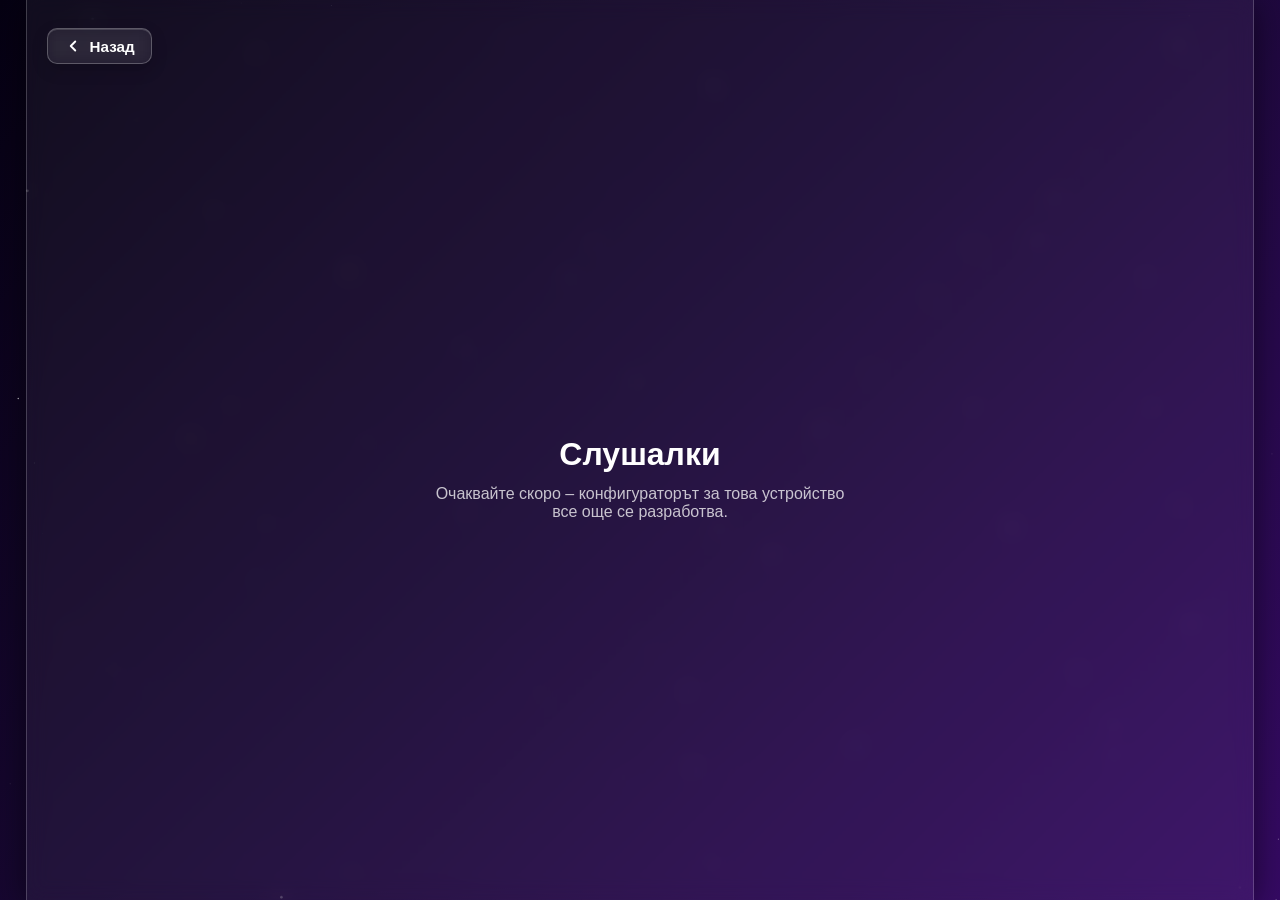
==== headphones.html @ ef0d71f7 "Fix broken links, star background resize and device detection feedback - Rename homepage.html to ind" ====
<!DOCTYPE html>
<html lang="bg">
  <head>
    <meta charset="UTF-8" />
    <meta name="viewport" content="width=device-width, initial-scale=1.0" />
    <title>Конфигуратор - Слушалки</title>
    <link rel="stylesheet" href="style.css" />
  </head>
  <body>
    <canvas id="space-background"></canvas>

    <main class="app glass-panel">
      <header class="app-header">
        <a href="index.html" class="back-button">
          <svg viewBox="0 0 24 24" class="back-icon" aria-hidden="true">
            <polyline points="15 18 9 12 15 6"></polyline>
          </svg>
          Назад
        </a>
      </header>

      <section class="coming-soon">
        <h1 class="coming-soon__title">Слушалки</h1>
        <p class="coming-soon__text">Очаквайте скоро – конфигураторът за това устройство все още се разработва.</p>
      </section>
    </main>

    <script src="script.js"></script>
  </body>
</html>
---- style.css ----
:root {
  --key-bg-color: #f4f4f4;
  --key-active-color: #e4e9ef;
}

*,
*::before,
*::after {
  box-sizing: border-box;
  margin: 0;
  padding: 0;
}

html,
body {
  height: 100%;
}

body {
  position: relative;
  display: flex;
  justify-content: center;
  align-items: stretch;
  background: transparent;
  color: #000000;
  font-family: Arial, Helvetica, sans-serif;
  overflow-x: hidden;
}

#space-background {
  position: fixed;
  top: 0;
  left: 0;
  width: 100vw;
  height: 100vh;
  z-index: -1;
  background: linear-gradient(135deg, #050112 0%, #1a0836 50%, #350a63 100%);
}

.app {
  width: min(860px, 94vw);
  min-height: 100%;
  display: flex;
  flex-direction: column;
  align-items: center;
  justify-content: flex-start;
  padding: 28px 20px 36px;
  gap: 28px;
}

.app--120 {
  width: min(1260px, 96vw);
}

.app--100 {
  width: min(1120px, 96vw);
}

.glass-panel {
  background: rgba(255, 255, 255, 0.05);
  backdrop-filter: blur(10px);
  -webkit-backdrop-filter: blur(10px);
  border-left: 1px solid rgba(255, 255, 255, 0.2);
  border-right: 1px solid rgba(255, 255, 255, 0.2);
  box-shadow: 0 4px 30px rgba(0, 0, 0, 0.5);
}

.homepage.app {
  width: min(860px, 94vw);
  min-height: 100vh;
  justify-content: center;
  padding: 40px 20px;
}

.app-header {
  width: 100%;
  display: flex;
  justify-content: flex-start;
}

.back-button {
  display: flex;
  align-items: center;
  gap: 8px;
  padding: 8px 16px;
  background: rgba(255, 255, 255, 0.06);
  border: 1px solid rgba(255, 255, 255, 0.25);
  border-radius: 10px;
  color: #ffffff;
  text-decoration: none;
  font-weight: bold;
  font-size: 0.95rem;
  box-shadow: inset 0 1px 0 rgba(255, 255, 255, 0.15), 0 6px 16px rgba(0, 0, 0, 0.18);
  backdrop-filter: blur(8px);
  -webkit-backdrop-filter: blur(8px);
  transition: background-color 0.2s ease, border-color 0.2s ease, transform 0.1s ease;
}

.back-button:hover {
  background: rgba(255, 255, 255, 0.1);
  border-color: rgba(255, 255, 255, 0.4);
}

.back-button:active {
  transform: translateY(1px);
}

.back-icon {
  width: 18px;
  height: 18px;
  stroke: currentColor;
  stroke-width: 2.5;
  stroke-linecap: round;
  stroke-linejoin: round;
  fill: none;
}

.connected-devices-btn {
  width: 100%;
  padding: 14px 24px;
  background: rgba(255, 255, 255, 0.06);
  border: 1px solid rgba(255, 255, 255, 0.25);
  color: #ffffff;
  border-radius: 10px;
  font-size: 1.05rem;
  font-weight: bold;
  cursor: pointer;
  box-shadow: inset 0 1px 0 rgba(255, 255, 255, 0.15), 0 8px 20px rgba(0, 0, 0, 0.22);
  backdrop-filter: blur(8px);
  -webkit-backdrop-filter: blur(8px);
  transition: background-color 0.2s ease, border-color 0.2s ease, transform 0.1s ease;
}

.connected-devices-btn:hover,
.connected-devices-btn:focus-visible {
  background: rgba(255, 255, 255, 0.1);
  border-color: rgba(255, 255, 255, 0.4);
}

.connected-devices-btn:active {
  transform: translateY(1px);
}

.layout-switcher {
  position: relative;
  width: 100%;
}

.layout-options {
  position: absolute;
  top: calc(100% + 6px);
  left: 0;
  z-index: 2;
  display: none;
  flex-direction: column;
  width: 100%;
  padding: 6px;
  background: #2a2e35;
  border: 1px solid rgba(255, 255, 255, 0.25);
  border-radius: 8px;
  box-shadow: 0 8px 20px rgba(0, 0, 0, 0.35);
}

.layout-switcher.is-open .layout-options {
  display: flex;
}

.layout-option {
  padding: 10px 14px;
  border-radius: 5px;
  color: #ffffff;
  text-decoration: none;
}

.layout-option:hover,
.layout-option:focus-visible,
.layout-option.active {
  background: rgba(255, 255, 255, 0.14);
}

.device-preview {
  width: 100%;
  display: flex;
  justify-content: center;
  align-items: center;
}

.device-display-area {
  width: 100%;
  padding: 24px;
  display: flex;
  justify-content: center;
  align-items: center;
}

.device-cards {
  display: flex;
  justify-content: center;
  align-items: center;
  flex-wrap: wrap;
  gap: 24px;
  width: 100%;
}

.device-card {
  display: flex;
  flex-direction: column;
  justify-content: center;
  align-items: center;
  width: 170px;
  height: 170px;
  background: #b8d4f0;
  border: 2px solid #000000;
  border-radius: 12px;
  color: #000000;
  text-decoration: none;
  font-size: 1.1rem;
  font-weight: bold;
  box-shadow: 0 4px 0 #000000;
  transition: transform 0.1s ease, box-shadow 0.1s ease, background 0.2s;
}

.device-card:hover {
  background: #a6c8ea;
}

.device-card:active {
  transform: translateY(4px);
  box-shadow: 0 0 0 #000000;
}

.device-icon {
  width: 54px;
  height: 54px;
  margin-bottom: 16px;
  stroke: currentColor;
  stroke-width: 2;
  stroke-linecap: round;
  stroke-linejoin: round;
  fill: none;
}

.keyboard {
  width: 100%;
  max-width: 780px;
  display: flex;
  flex-direction: column;
  gap: 6px;
  padding: 14px;
  background: #2a2e35;
  border: 2px solid #000000;
  border-radius: 10px;
  box-shadow: inset 0 1px 0 rgba(255, 255, 255, 0.12), 0 10px 20px rgba(0, 0, 0, 0.5);
}

.keyboard--120 {
  max-width: 1220px;
  flex-direction: row;
  align-items: stretch;
  gap: 8px;
}

.keyboard--60 {
  max-width: 640px;
}

.keyboard--100 {
  max-width: 1080px;
  flex-direction: row;
  align-items: stretch;
  gap: 8px;
}

.kb-section {
  display: flex;
  flex-direction: column;
  min-width: 0;
  gap: 6px;
}

.kb-section .keyboard-row {
  flex: 1 1 0;
  min-height: 0;
}

.kb-section-macro {
  flex: 2.2 1 0;
}

.kb-section-main {
  flex: 10 1 0;
}

.kb-section-nav {
  flex: 2.5 1 0;
}

.kb-section-numpad {
  flex: 3.8 1 0;
}

.kb-section-nav .keyboard-row:has(.key-spacer-row) {
  visibility: hidden;
}

.keyboard.rgb-active {
  --key-bg-color: #e0f7fa;
  --key-active-color: #b2ebf2;
}

.keyboard-row {
  display: flex;
  flex-direction: row;
  justify-content: center;
  gap: 5px;
}

.key {
  flex: 1 1 0;
  min-width: 0;
  height: 38px;
  display: flex;
  justify-content: center;
  align-items: center;
  background: var(--key-bg-color);
  border: 1px solid #000000;
  border-radius: 5px;
  box-shadow: 0 3px 0 #111, 0 4px 4px rgba(0, 0, 0, 0.4);
  font-size: 0.68rem;
  font-weight: bold;
  color: #111111;
  user-select: none;
  cursor: pointer;
  transition: background-color 0.12s ease, transform 0.08s ease, box-shadow 0.08s ease;
}

.key-spacer {
  flex: 0.5;
  background: transparent;
  border: none;
  box-shadow: none;
}

.key--wide {
  flex: 1.6 1 0;
}

.key--caps {
  flex: 1.8 1 0;
}

.key--enter {
  flex: 2 1 0;
}

.key--shift {
  flex: 2.2 1 0;
}

.key--mod {
  flex: 1.3 1 0;
}

.key--space {
  flex: 6 1 0;
}

.key--esc {
  flex: 1.2 1 0;
}

.key:hover {
  background: var(--key-active-color);
}

.key:active {
  transform: translateY(2px);
  box-shadow: 0 1px 0 #111, 0 1px 2px rgba(0, 0, 0, 0.4);
}

.settings-menu {
  width: 100%;
  display: flex;
  flex-direction: column;
  align-items: center;
  gap: 10px;
}

.settings-menu__title {
  font-size: 0.95rem;
  color: white;
  font-weight: bold;
}

.settings-tabs {
  display: flex;
  flex-direction: row;
  justify-content: center;
}

.settings-tab {
  min-width: 44px;
  height: 28px;
  padding: 0 12px;
  background: #ffffff;
  border: 2px solid #000000;
  margin-left: -2px;
  font-size: 0.9rem;
  font-weight: bold;
  cursor: pointer;
}

.settings-tab:first-child {
  margin-left: 0;
}

.settings-tab:hover,
.settings-tab:focus-visible {
  background: #f3f3f3;
}

/* Keep full-size keyboard rows at a stable height. */
.app {
  width: min(1280px, 96vw);
  height: auto;
}

.device-preview,
.device-display-area {
  width: 100%;
  height: auto;
  overflow-x: auto;
}

.keyboard {
  height: auto !important;
  min-height: max-content;
}

.keyboard--100,
.keyboard--120 {
  display: flex;
  flex-direction: row !important;
  align-items: flex-start !important;
  justify-content: center;
  height: auto !important;
  padding: 16px;
}

.keyboard--100 {
  max-width: 1080px;
  gap: 14px;
}

.keyboard--120 {
  max-width: 1240px;
  gap: 12px;
}

.kb-section {
  display: flex !important;
  flex-direction: column !important;
  gap: 6px !important;
  height: auto !important;
  min-height: max-content;
  background: transparent;
  border: none;
  box-shadow: none;
  padding: 0;
}

.kb-section-macro {
  flex: 2.2 1 0;
}

.kb-section-main {
  flex: 15 1 0;
}

.kb-section-nav {
  flex: 3 1 0;
}

.kb-section-numpad {
  flex: 4 1 0;
}

.kb-section .keyboard-row {
  display: flex !important;
  flex-direction: row !important;
  gap: 5px;
  width: 100%;
  height: 38px !important;
  min-height: 38px !important;
  flex: 0 0 38px !important;
}

.key-spacer-row {
  height: 38px;
  min-height: 38px;
  width: 100%;
}

.layout-options.open {
  display: flex;
}

.mouse-display-area {
  flex-direction: column;
  gap: 20px;
  overflow: visible;
}

.mouse-preview {
  overflow: visible;
}

.mouse-info {
  width: 100%;
  max-width: 780px;
  display: flex;
  flex-wrap: wrap;
  justify-content: space-between;
  gap: 12px;
  padding: 14px 18px;
  background: rgba(30, 15, 50, 0.75);
  border: 1px solid rgba(255, 255, 255, 0.22);
  border-radius: 10px;
  color: #ffffff;
}

.mouse-info__item {
  display: flex;
  flex-direction: column;
  gap: 4px;
  text-align: left;
}

.mouse-info__label {
  font-size: 0.75rem;
  text-transform: uppercase;
  letter-spacing: 0;
  color: #b8d4f0;
  font-weight: bold;
}

.mouse-info__value {
  font-size: 0.95rem;
  font-weight: bold;
  color: #ffffff;
}

.mouse-stage {
  padding: 20px 36px;
  background: #2a2e35;
  border: 2px solid #000000;
  border-radius: 16px;
  box-shadow: inset 0 1px 0 rgba(255, 255, 255, 0.12), 0 10px 24px rgba(0, 0, 0, 0.5);
  display: flex;
  justify-content: center;
  align-items: center;
}

.mouse-svg {
  width: min(280px, 65vw);
  height: auto;
  overflow: visible;
}

.mouse-cable {
  stroke: #15171a;
  stroke-width: 6;
  stroke-linecap: round;
  fill: none;
}

.mouse-shell {
  fill: #383d47;
  stroke: #000000;
  stroke-width: 3;
  filter: drop-shadow(0 6px 12px rgba(0, 0, 0, 0.45));
}

.mouse-seam {
  stroke: #1b1e24;
  stroke-width: 2;
}

.mouse-scroll-slot {
  fill: #1b1e24;
  stroke: #000000;
  stroke-width: 2;
}

.mouse-btn-group {
  cursor: pointer;
  outline: none;
}

.mouse-btn {
  fill: var(--key-bg-color, #f4f4f4);
  stroke: #000000;
  stroke-width: 2;
  transition: fill 0.15s ease, transform 0.08s ease;
  transform-box: fill-box;
}

.mouse-btn-group:hover .mouse-btn,
.mouse-btn-group:focus-visible .mouse-btn,
.mouse-btn-group.is-active .mouse-btn {
  fill: var(--key-active-color, #b8d4f0);
}

.mouse-btn-group:active .mouse-btn {
  transform: translateY(2px);
}

.mouse-btn-label {
  font-size: 13px;
  font-weight: bold;
  fill: #111111;
  text-anchor: middle;
  dominant-baseline: middle;
  pointer-events: none;
  user-select: none;
}

.mouse-btn-label--small {
  font-size: 10px;
}

.mouse-logo-ring {
  fill: none;
  stroke: rgba(184, 212, 240, 0.45);
  stroke-width: 2.5;
}

@media (max-width: 640px) {
  .mouse-info {
    flex-direction: column;
  }

  .mouse-stage {
    padding: 16px 24px;
  }
}

.mouse-svg--gaming {
  width: min(300px, 68vw);
}

.mouse-thumb-rest {
  fill: #272b33;
  stroke: #000000;
  stroke-width: 3;
}

.mouse-btn--accent {
  fill: #d8e6f8;
}

.mouse-btn-label--tiny {
  font-size: 8.5px;
}

.mouse-rgb-strip {
  fill: none;
  stroke: #b388ff;
  stroke-width: 4;
  stroke-linecap: round;
  filter: drop-shadow(0 0 6px #b388ff);
}

.mouse-gaming-logo {
  fill: rgba(179, 136, 255, 0.25);
  stroke: #b388ff;
  stroke-width: 2.5;
  filter: drop-shadow(0 0 8px rgba(179, 136, 255, 0.6));
}
.device-status {
  width: 100%;
  margin-top: -16px;
  padding: 10px 14px;
  border-radius: 8px;
  background: rgba(255, 255, 255, 0.06);
  color: #ffffff;
  font-size: 0.9rem;
}

.device-status[hidden] {
  display: none;
}

.device-status--error {
  border: 1px solid rgba(255, 120, 120, 0.5);
  color: #ffc9c9;
}

.coming-soon {
  flex: 1;
  display: flex;
  flex-direction: column;
  justify-content: center;
  align-items: center;
  gap: 12px;
  color: #ffffff;
  text-align: center;
}

.coming-soon__title {
  font-size: 2rem;
}

.coming-soon__text {
  max-width: 420px;
  color: rgba(255, 255, 255, 0.75);
}
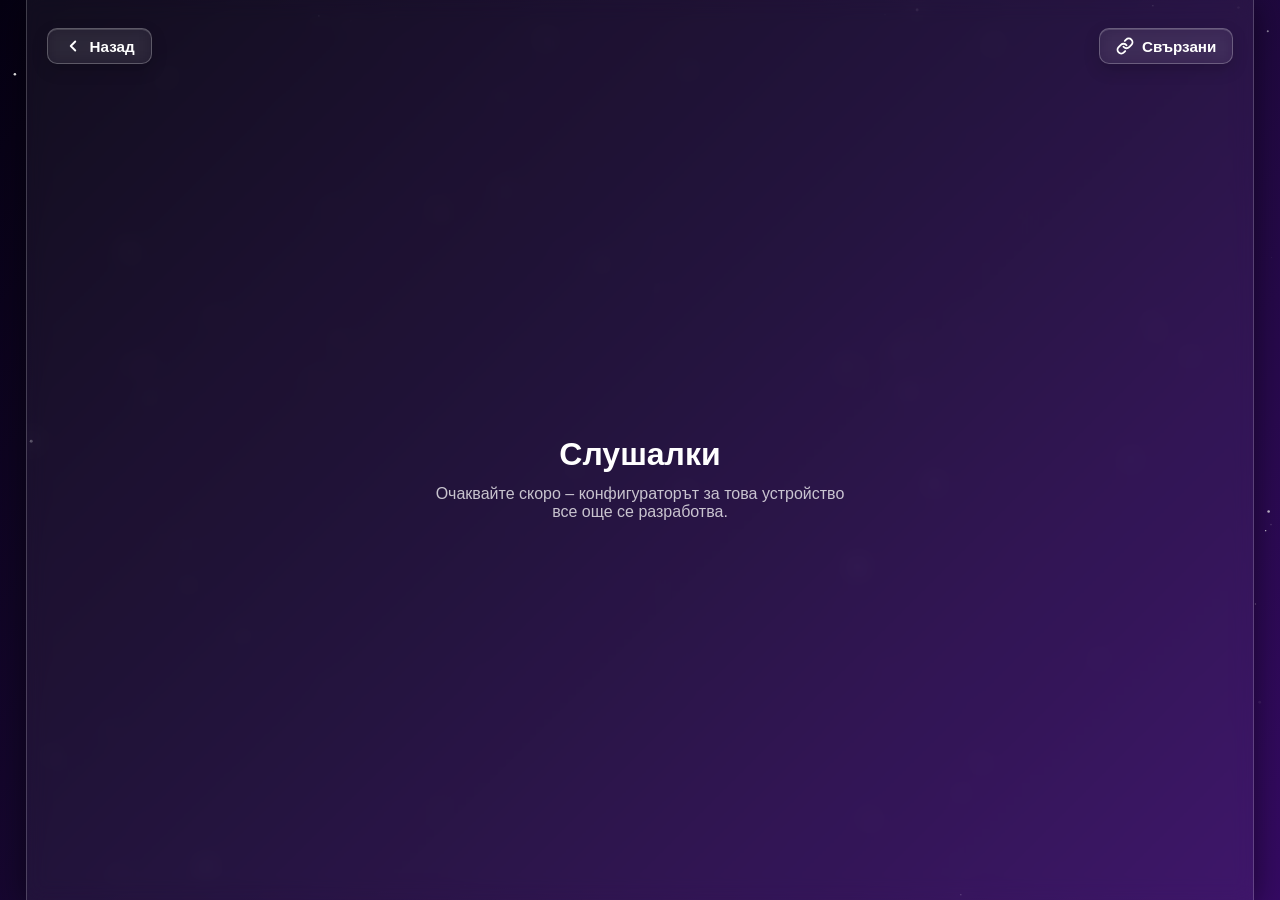
==== commit 51c3937f: "Show the "Свързани" button on every page - Add the button to the header of the homepage, mouse pages" ====
--- a/headphones.html
+++ b/headphones.html
@@ -17,6 +17,14 @@
           </svg>
           Назад
         </a>
+
+        <button type="button" id="connected-devices-btn" class="back-button">
+          <svg viewBox="0 0 24 24" class="back-icon" aria-hidden="true">
+            <path d="M10 13a5 5 0 0 0 7.54.54l3-3a5 5 0 0 0-7.07-7.07l-1.72 1.71"></path>
+            <path d="M14 11a5 5 0 0 0-7.54-.54l-3 3a5 5 0 0 0 7.07 7.07l1.71-1.71"></path>
+          </svg>
+          Свързани
+        </button>
       </header>
 
       <section class="coming-soon">
--- a/style.css
+++ b/style.css
@@ -11,12 +11,13 @@
   padding: 0;
 }
 
-html,
+html {
+  height: 100%;
+  background: #050112;
+}
+
 body {
-  height: 100%;
-}
-
-body {
+  min-height: 100%;
   position: relative;
   display: flex;
   justify-content: center;
@@ -38,7 +39,7 @@
 }
 
 .app {
-  width: min(860px, 94vw);
+  width: min(1280px, 96vw);
   min-height: 100%;
   display: flex;
   flex-direction: column;
@@ -46,14 +47,6 @@
   justify-content: flex-start;
   padding: 28px 20px 36px;
   gap: 28px;
-}
-
-.app--120 {
-  width: min(1260px, 96vw);
-}
-
-.app--100 {
-  width: min(1120px, 96vw);
 }
 
 .glass-panel {
@@ -68,14 +61,20 @@
 .homepage.app {
   width: min(860px, 94vw);
   min-height: 100vh;
-  justify-content: center;
-  padding: 40px 20px;
+  justify-content: flex-start;
+  padding: 28px 20px 40px;
 }
 
 .app-header {
   width: 100%;
   display: flex;
-  justify-content: flex-start;
+  justify-content: space-between;
+  align-items: center;
+  gap: 12px;
+}
+
+#connected-devices-btn {
+  margin-left: auto;
 }
 
 .back-button {
@@ -88,8 +87,10 @@
   border-radius: 10px;
   color: #ffffff;
   text-decoration: none;
+  font-family: inherit;
   font-weight: bold;
   font-size: 0.95rem;
+  cursor: pointer;
   box-shadow: inset 0 1px 0 rgba(255, 255, 255, 0.15), 0 6px 16px rgba(0, 0, 0, 0.18);
   backdrop-filter: blur(8px);
   -webkit-backdrop-filter: blur(8px);
@@ -187,10 +188,17 @@
 
 .device-display-area {
   width: 100%;
+  overflow-x: auto;
   padding: 24px;
   display: flex;
-  justify-content: center;
-  align-items: center;
+  justify-content: flex-start;
+  align-items: center;
+}
+
+/* На началната страница картите заемат мястото под хедъра и са центрирани в него */
+.homepage .device-cards {
+  flex: 1;
+  align-content: center;
 }
 
 .device-cards {
@@ -240,142 +248,96 @@
   fill: none;
 }
 
+/* --- КЛАВИАТУРА ---
+   Клавишите са позиционирани в units (u) като истинска ANSI клавиатура: --kb-w и --kb-h
+   са размерите на подредбата, а --x, --y, --w, --h на всеки клавиш идват от keyboard-layouts.js.
+   Клавиатурата е между 36px (докосване на телефон) и 50px на unit; на тесен екран се скролва. */
 .keyboard {
-  width: 100%;
-  max-width: 780px;
-  display: flex;
-  flex-direction: column;
-  gap: 6px;
-  padding: 14px;
-  background: #2a2e35;
-  border: 2px solid #000000;
-  border-radius: 10px;
-  box-shadow: inset 0 1px 0 rgba(255, 255, 255, 0.12), 0 10px 20px rgba(0, 0, 0, 0.5);
-}
-
-.keyboard--120 {
-  max-width: 1220px;
-  flex-direction: row;
-  align-items: stretch;
-  gap: 8px;
-}
-
-.keyboard--60 {
-  max-width: 640px;
-}
-
-.keyboard--100 {
-  max-width: 1080px;
-  flex-direction: row;
-  align-items: stretch;
-  gap: 8px;
-}
-
-.kb-section {
-  display: flex;
-  flex-direction: column;
-  min-width: 0;
-  gap: 6px;
-}
-
-.kb-section .keyboard-row {
-  flex: 1 1 0;
-  min-height: 0;
-}
-
-.kb-section-macro {
-  flex: 2.2 1 0;
-}
-
-.kb-section-main {
-  flex: 10 1 0;
-}
-
-.kb-section-nav {
-  flex: 2.5 1 0;
-}
-
-.kb-section-numpad {
-  flex: 3.8 1 0;
-}
-
-.kb-section-nav .keyboard-row:has(.key-spacer-row) {
-  visibility: hidden;
-}
-
-.keyboard.rgb-active {
-  --key-bg-color: #e0f7fa;
-  --key-active-color: #b2ebf2;
-}
-
-.keyboard-row {
-  display: flex;
-  flex-direction: row;
+  --case-padding: 18px;
+  width: 100%;
+  min-width: calc(var(--kb-w) * 36px + 2 * var(--case-padding));
+  max-width: calc(var(--kb-w) * 50px + 2 * var(--case-padding));
+  flex-shrink: 0;
+  margin-inline: auto;
+  padding: var(--case-padding);
+  background: linear-gradient(160deg, #2c2442 0%, #17122b 55%, #0e0b1c 100%);
+  border: 1px solid rgba(255, 255, 255, 0.14);
+  border-radius: 18px;
+  box-shadow:
+    inset 0 1px 0 rgba(255, 255, 255, 0.18),
+    inset 0 -3px 8px rgba(0, 0, 0, 0.6),
+    0 0 0 1px rgba(0, 0, 0, 0.6),
+    0 18px 40px rgba(0, 0, 0, 0.55);
+}
+
+.keyboard__plate {
+  position: relative;
+  container-type: inline-size;
+  aspect-ratio: var(--kb-w) / var(--kb-h);
+  background: linear-gradient(180deg, #171126 0%, #110d1e 100%);
+  border-radius: 6px;
+  box-shadow: inset 0 2px 8px rgba(0, 0, 0, 0.7);
+}
+
+.keyboard-scroll-hint {
+  margin-top: -20px;
+  font-size: 0.85rem;
+  color: rgba(255, 255, 255, 0.7);
+  text-align: center;
+}
+
+.keyboard-scroll-hint[hidden] {
+  display: none;
+}
+
+/* Ръбът на клавиша (skirt) е самият .key, а горната повърхност с надписа е .key__top */
+.key {
+  --unit: calc(100cqw / var(--kb-w));
+  --key-gap: calc(var(--unit) * 0.08);
+  position: absolute;
+  left: calc(var(--x) * var(--unit) + var(--key-gap) / 2);
+  top: calc(var(--y) * var(--unit) + var(--key-gap) / 2);
+  width: calc(var(--w) * var(--unit) - var(--key-gap));
+  height: calc(var(--h) * var(--unit) - var(--key-gap));
+  background: linear-gradient(180deg, #3b3552 0%, #221e36 100%);
+  border-radius: calc(var(--unit) * 0.12);
+  box-shadow:
+    0 calc(var(--unit) * 0.04) 0 #06050b,
+    0 calc(var(--unit) * 0.08) calc(var(--unit) * 0.12) rgba(0, 0, 0, 0.6);
+  font-size: calc(var(--unit) * 0.22);
+  font-weight: bold;
+  color: #9d97b8;
+  user-select: none;
+  cursor: pointer;
+  transition: transform 0.08s ease, box-shadow 0.08s ease;
+}
+
+.key--small {
+  font-size: calc(var(--unit) * 0.17);
+}
+
+.key__top {
+  position: absolute;
+  inset: calc(var(--unit) * 0.05) calc(var(--unit) * 0.1) calc(var(--unit) * 0.16);
+  display: flex;
   justify-content: center;
-  gap: 5px;
-}
-
-.key {
-  flex: 1 1 0;
-  min-width: 0;
-  height: 38px;
-  display: flex;
-  justify-content: center;
-  align-items: center;
-  background: var(--key-bg-color);
-  border: 1px solid #000000;
-  border-radius: 5px;
-  box-shadow: 0 3px 0 #111, 0 4px 4px rgba(0, 0, 0, 0.4);
-  font-size: 0.68rem;
-  font-weight: bold;
-  color: #111111;
-  user-select: none;
-  cursor: pointer;
-  transition: background-color 0.12s ease, transform 0.08s ease, box-shadow 0.08s ease;
-}
-
-.key-spacer {
-  flex: 0.5;
-  background: transparent;
-  border: none;
-  box-shadow: none;
-}
-
-.key--wide {
-  flex: 1.6 1 0;
-}
-
-.key--caps {
-  flex: 1.8 1 0;
-}
-
-.key--enter {
-  flex: 2 1 0;
-}
-
-.key--shift {
-  flex: 2.2 1 0;
-}
-
-.key--mod {
-  flex: 1.3 1 0;
-}
-
-.key--space {
-  flex: 6 1 0;
-}
-
-.key--esc {
-  flex: 1.2 1 0;
-}
-
-.key:hover {
-  background: var(--key-active-color);
+  align-items: center;
+  overflow: hidden;
+  white-space: nowrap;
+  background: linear-gradient(180deg, #4a4464 0%, #38324f 100%);
+  border-radius: calc(var(--unit) * 0.09);
+  box-shadow:
+    inset 0 1px 0 rgba(255, 255, 255, 0.12),
+    0 0 calc(var(--unit) * 0.04) rgba(0, 0, 0, 0.5);
+}
+
+.key:hover .key__top {
+  filter: brightness(1.18);
 }
 
 .key:active {
-  transform: translateY(2px);
-  box-shadow: 0 1px 0 #111, 0 1px 2px rgba(0, 0, 0, 0.4);
+  transform: translateY(calc(var(--unit) * 0.03));
+  box-shadow: 0 calc(var(--unit) * 0.01) 0 #06050b;
 }
 
 .settings-menu {
@@ -395,7 +357,9 @@
 .settings-tabs {
   display: flex;
   flex-direction: row;
+  flex-wrap: wrap;
   justify-content: center;
+  row-gap: 4px;
 }
 
 .settings-tab {
@@ -407,6 +371,7 @@
   margin-left: -2px;
   font-size: 0.9rem;
   font-weight: bold;
+  white-space: nowrap;
   cursor: pointer;
 }
 
@@ -419,90 +384,8 @@
   background: #f3f3f3;
 }
 
-/* Keep full-size keyboard rows at a stable height. */
-.app {
-  width: min(1280px, 96vw);
-  height: auto;
-}
-
-.device-preview,
-.device-display-area {
-  width: 100%;
-  height: auto;
-  overflow-x: auto;
-}
-
-.keyboard {
-  height: auto !important;
-  min-height: max-content;
-}
-
-.keyboard--100,
-.keyboard--120 {
-  display: flex;
-  flex-direction: row !important;
-  align-items: flex-start !important;
-  justify-content: center;
-  height: auto !important;
-  padding: 16px;
-}
-
-.keyboard--100 {
-  max-width: 1080px;
-  gap: 14px;
-}
-
-.keyboard--120 {
-  max-width: 1240px;
-  gap: 12px;
-}
-
-.kb-section {
-  display: flex !important;
-  flex-direction: column !important;
-  gap: 6px !important;
-  height: auto !important;
-  min-height: max-content;
-  background: transparent;
-  border: none;
-  box-shadow: none;
-  padding: 0;
-}
-
-.kb-section-macro {
-  flex: 2.2 1 0;
-}
-
-.kb-section-main {
-  flex: 15 1 0;
-}
-
-.kb-section-nav {
-  flex: 3 1 0;
-}
-
-.kb-section-numpad {
-  flex: 4 1 0;
-}
-
-.kb-section .keyboard-row {
-  display: flex !important;
-  flex-direction: row !important;
-  gap: 5px;
-  width: 100%;
-  height: 38px !important;
-  min-height: 38px !important;
-  flex: 0 0 38px !important;
-}
-
-.key-spacer-row {
-  height: 38px;
-  min-height: 38px;
-  width: 100%;
-}
-
-.layout-options.open {
-  display: flex;
+.settings-tab[aria-selected='true'] {
+  background: #b8d4f0;
 }
 
 .mouse-display-area {
@@ -607,7 +490,7 @@
 
 .mouse-btn-group:hover .mouse-btn,
 .mouse-btn-group:focus-visible .mouse-btn,
-.mouse-btn-group.is-active .mouse-btn {
+.mouse-btn-group.is-selected .mouse-btn {
   fill: var(--key-active-color, #b8d4f0);
 }
 
@@ -636,6 +519,10 @@
 }
 
 @media (max-width: 640px) {
+  .device-display-area {
+    padding: 16px 0;
+  }
+
   .mouse-info {
     flex-direction: column;
   }
@@ -715,3 +602,304 @@
   max-width: 420px;
   color: rgba(255, 255, 255, 0.75);
 }
+
+/* --- RGB ОСВЕТЛЕНИЕ --- */
+@property --rgb-hue {
+  syntax: '<number>';
+  inherits: false;
+  initial-value: 0;
+}
+
+@property --rgb-breath {
+  syntax: '<number>';
+  inherits: false;
+  initial-value: 1;
+}
+
+.rgb-on [data-led] {
+  --led-color: var(--led, #ffffff);
+  --led-lit: color-mix(in srgb, var(--led-color) calc(var(--rgb-brightness, 1) * var(--rgb-breath) * 100%), #000000);
+}
+
+.rgb-effect-breathing [data-led] {
+  animation: rgb-breath var(--rgb-duration, 4s) ease-in-out infinite;
+}
+
+.rgb-effect-wave [data-led],
+.rgb-effect-spectrum [data-led] {
+  --led-color: hsl(calc(var(--rgb-hue) * 1deg) 100% 50%);
+  animation: rgb-hue var(--rgb-duration, 4s) linear infinite;
+}
+
+.rgb-effect-wave [data-led] {
+  animation-delay: calc(var(--wave-pos, 0) * var(--rgb-duration, 4s) * -1);
+}
+
+@keyframes rgb-breath {
+  0%,
+  100% {
+    --rgb-breath: 1;
+  }
+
+  50% {
+    --rgb-breath: 0.12;
+  }
+}
+
+@keyframes rgb-hue {
+  from {
+    --rgb-hue: 0;
+  }
+
+  to {
+    --rgb-hue: 360;
+  }
+}
+
+/* Светлината излиза изпод клавиша върху плочата, а надписът свети отгоре */
+.keyboard.rgb-on .key {
+  background: linear-gradient(180deg, #2c2740 0%, #15121f 100%);
+  box-shadow:
+    0 calc(var(--unit) * 0.04) 0 #06050b,
+    inset 0 calc(var(--unit) * -0.06) calc(var(--unit) * 0.12) color-mix(in srgb, var(--led-lit) 45%, transparent),
+    0 0 calc(var(--unit) * 0.35) color-mix(in srgb, var(--led-lit) 55%, transparent);
+}
+
+.keyboard.rgb-on .key:active {
+  box-shadow:
+    0 calc(var(--unit) * 0.01) 0 #06050b,
+    0 0 calc(var(--unit) * 0.35) color-mix(in srgb, var(--led-lit) 55%, transparent);
+}
+
+.keyboard.rgb-on .key__top {
+  background: linear-gradient(180deg, #3a3452 0%, #2a2540 100%);
+  color: var(--led-lit);
+  text-shadow: 0 0 calc(var(--unit) * 0.12) var(--led-lit);
+}
+
+.key.is-selected {
+  outline: 2px solid #ffffff;
+  outline-offset: 1px;
+}
+
+.mouse-led-zone {
+  cursor: pointer;
+  pointer-events: all;
+}
+
+.mouse-svg.rgb-on .mouse-btn {
+  fill: #1b1d23;
+  stroke: var(--led-lit);
+  filter: drop-shadow(0 0 5px var(--led-lit));
+}
+
+.mouse-svg.rgb-on .mouse-btn-group:hover .mouse-btn {
+  fill: #272a33;
+}
+
+.mouse-svg.rgb-on .mouse-btn-label {
+  fill: var(--led-lit);
+}
+
+.mouse-svg.rgb-on .mouse-rgb-strip,
+.mouse-svg.rgb-on .mouse-logo-ring {
+  stroke: var(--led-lit);
+  filter: drop-shadow(0 0 6px var(--led-lit));
+}
+
+.mouse-svg.rgb-on .mouse-gaming-logo {
+  fill: color-mix(in srgb, var(--led-lit) 25%, transparent);
+  stroke: var(--led-lit);
+  filter: drop-shadow(0 0 8px var(--led-lit));
+}
+
+.mouse-svg:not(.rgb-on) .mouse-rgb-strip,
+.mouse-svg:not(.rgb-on) .mouse-gaming-logo {
+  fill: none;
+  stroke: #4a4f5a;
+  filter: none;
+}
+
+.mouse-btn-group.is-selected .mouse-btn {
+  stroke: #ffffff;
+  stroke-width: 3.5;
+}
+
+.mouse-led-zone.is-selected {
+  stroke-dasharray: 8 5;
+}
+
+/* --- ПАНЕЛИ С НАСТРОЙКИ --- */
+.settings-panels {
+  width: 100%;
+  max-width: 780px;
+}
+
+.settings-panel {
+  display: flex;
+  flex-direction: column;
+  gap: 14px;
+  padding: 18px;
+  background: rgba(30, 15, 50, 0.75);
+  border: 1px solid rgba(255, 255, 255, 0.22);
+  border-radius: 10px;
+  color: #ffffff;
+}
+
+.settings-panel[hidden] {
+  display: none;
+}
+
+.settings-hint {
+  font-size: 0.9rem;
+  color: rgba(255, 255, 255, 0.75);
+}
+
+.panel-note {
+  font-size: 0.85rem;
+  color: #ffd98a;
+}
+
+.panel-note[hidden] {
+  display: none;
+}
+
+.color-row {
+  display: flex;
+  flex-wrap: wrap;
+  justify-content: space-between;
+  align-items: center;
+  gap: 12px;
+}
+
+.color-picker {
+  display: flex;
+  align-items: center;
+  gap: 10px;
+  font-family: 'Courier New', monospace;
+  font-weight: bold;
+  cursor: pointer;
+}
+
+.color-picker input {
+  width: 52px;
+  height: 36px;
+  padding: 2px;
+  background: transparent;
+  border: 1px solid rgba(255, 255, 255, 0.4);
+  border-radius: 8px;
+  cursor: pointer;
+}
+
+.selection-count {
+  font-size: 0.9rem;
+  color: #b8d4f0;
+  font-weight: bold;
+}
+
+.color-presets {
+  display: flex;
+  flex-wrap: wrap;
+  gap: 10px;
+}
+
+.color-swatch {
+  width: 30px;
+  height: 30px;
+  background: var(--swatch);
+  border: 2px solid rgba(255, 255, 255, 0.35);
+  border-radius: 50%;
+  box-shadow: 0 0 8px var(--swatch);
+  cursor: pointer;
+  transition: transform 0.1s ease, border-color 0.1s ease;
+}
+
+.color-swatch:hover,
+.color-swatch:focus-visible {
+  border-color: #ffffff;
+  transform: scale(1.12);
+}
+
+.panel-actions {
+  display: flex;
+  flex-wrap: wrap;
+  gap: 8px;
+}
+
+.panel-btn {
+  padding: 8px 14px;
+  background: rgba(255, 255, 255, 0.08);
+  border: 1px solid rgba(255, 255, 255, 0.3);
+  border-radius: 8px;
+  color: #ffffff;
+  font-weight: bold;
+  cursor: pointer;
+}
+
+.panel-btn:hover,
+.panel-btn:focus-visible {
+  background: rgba(255, 255, 255, 0.16);
+}
+
+.panel-btn[aria-pressed='true'] {
+  background: rgba(184, 212, 240, 0.3);
+  border-color: #b8d4f0;
+}
+
+.effect-options {
+  display: grid;
+  grid-template-columns: repeat(auto-fit, minmax(120px, 1fr));
+  gap: 8px;
+  border: none;
+}
+
+.effect-option {
+  display: flex;
+  align-items: center;
+  gap: 8px;
+  padding: 10px 12px;
+  background: rgba(255, 255, 255, 0.05);
+  border: 1px solid rgba(255, 255, 255, 0.25);
+  border-radius: 8px;
+  font-weight: bold;
+  cursor: pointer;
+}
+
+.effect-option:has(input:checked) {
+  background: rgba(184, 212, 240, 0.2);
+  border-color: #b8d4f0;
+}
+
+.effect-option input,
+.range-field input {
+  accent-color: #b8d4f0;
+}
+
+.range-field {
+  display: flex;
+  flex-direction: column;
+  gap: 6px;
+  font-weight: bold;
+}
+
+.range-field__label {
+  display: flex;
+  justify-content: space-between;
+}
+
+.range-field input {
+  width: 100%;
+}
+
+.range-field input:disabled {
+  opacity: 0.4;
+}
+
+.visually-hidden {
+  position: absolute;
+  width: 1px;
+  height: 1px;
+  overflow: hidden;
+  clip-path: inset(50%);
+  white-space: nowrap;
+}
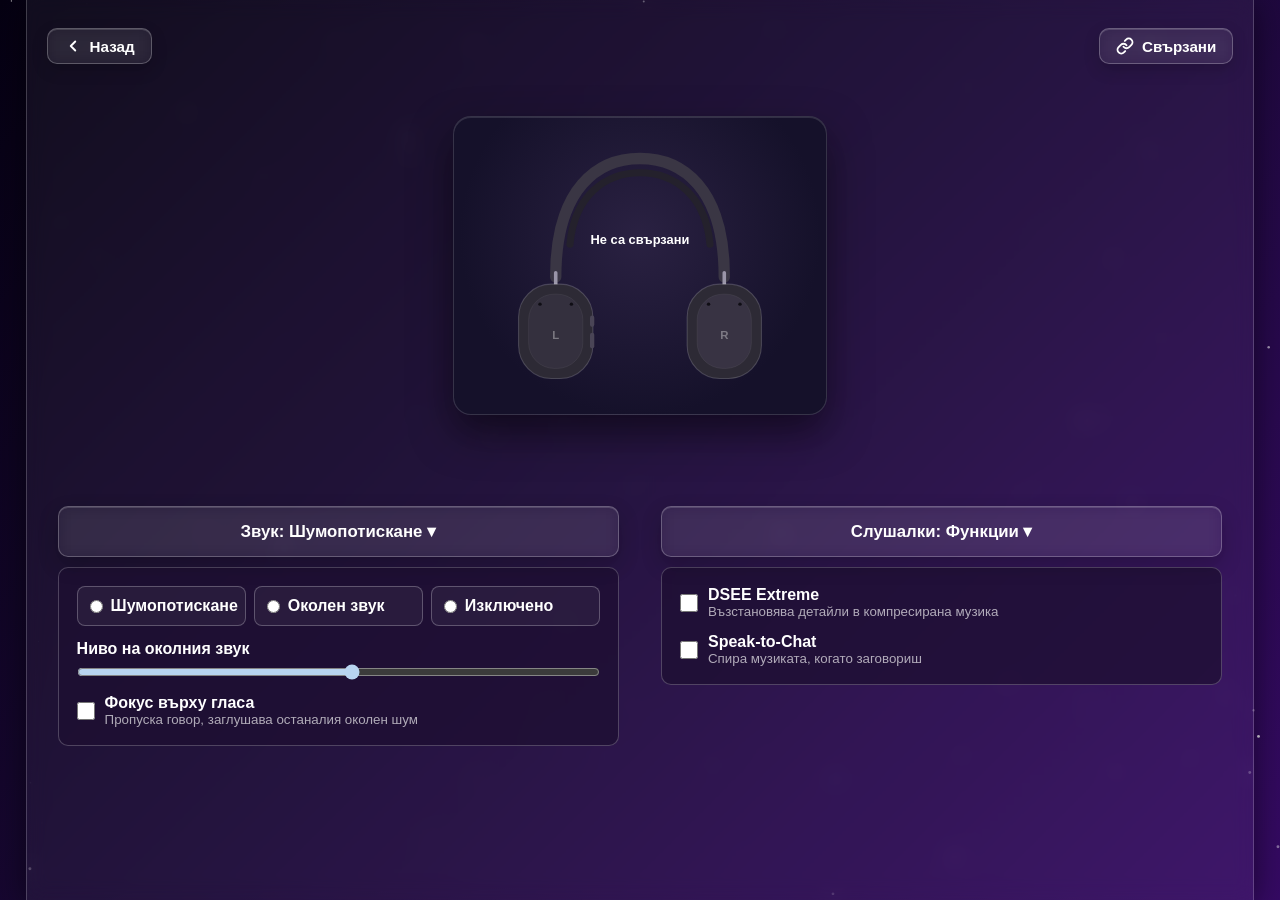
==== commit 128e6505: "Headphones page: WH-1000XM5 drawing and settings panels (work in progress) The device connection fol" ====
--- a/headphones.html
+++ b/headphones.html
@@ -27,12 +27,89 @@
         </button>
       </header>
 
-      <section class="coming-soon">
-        <h1 class="coming-soon__title">Слушалки</h1>
-        <p class="coming-soon__text">Очаквайте скоро – конфигураторът за това устройство все още се разработва.</p>
+      <section id="device-preview" class="device-preview" aria-label="Визуализация на слушалките">
+        <div class="device-display-area mouse-display-area">
+          <div class="mouse-stage headphones-stage">
+            <svg class="headphones-svg" data-mode="unknown" viewBox="0 0 420 360" role="img"
+              aria-label="Слушалки Sony WH-1000XM5">
+              <!-- Звукови вълни: шумопотискане (вълните се гасят) или околен звук (вълните влизат) -->
+              <g class="hp-waves" aria-hidden="true">
+                <path d="M 26 212 C 14 236 14 268 26 292" />
+                <path d="M 10 198 C -6 232 -6 272 10 306" />
+                <path d="M 394 212 C 406 236 406 268 394 292" />
+                <path d="M 410 198 C 426 232 426 272 410 306" />
+              </g>
+
+              <!-- Лента за глава: тънка дъга с мека възглавница -->
+              <path d="M 92 196 C 92 70 152 30 210 30 C 268 30 328 70 328 196" class="hp-band" aria-hidden="true" />
+              <path d="M 112 150 C 118 82 162 50 210 50 C 258 50 302 82 308 150" class="hp-band-pad" aria-hidden="true" />
+
+              <!-- Плъзгачи от лентата към чашките -->
+              <path d="M 92 190 L 92 214" class="hp-slider" aria-hidden="true" />
+              <path d="M 328 190 L 328 214" class="hp-slider" aria-hidden="true" />
+
+              <!-- Лява чашка -->
+              <g class="hp-cup" aria-hidden="true">
+                <rect x="40" y="206" width="104" height="132" rx="46" class="hp-cup-shell" />
+                <rect x="54" y="220" width="76" height="104" rx="36" class="hp-cup-face" />
+                <circle cx="70" cy="234" r="2.4" class="hp-mic" />
+                <circle cx="114" cy="234" r="2.4" class="hp-mic" />
+                <text x="92" y="278" class="hp-side">L</text>
+                <rect x="140" y="250" width="6" height="16" rx="3" class="hp-button" />
+                <rect x="140" y="274" width="6" height="22" rx="3" class="hp-button" />
+              </g>
+
+              <!-- Дясна чашка (сензорен панел) -->
+              <g class="hp-cup" aria-hidden="true">
+                <rect x="276" y="206" width="104" height="132" rx="46" class="hp-cup-shell" />
+                <rect x="290" y="220" width="76" height="104" rx="36" class="hp-cup-face hp-cup-face--touch" />
+                <circle cx="306" cy="234" r="2.4" class="hp-mic" />
+                <circle cx="350" cy="234" r="2.4" class="hp-mic" />
+                <text x="328" y="278" class="hp-side">R</text>
+              </g>
+
+              <!-- Състояние в средата -->
+              <text x="210" y="150" class="hp-status" id="hp-status-mode">Не са свързани</text>
+              <text x="210" y="176" class="hp-status hp-status--small" id="hp-status-battery"></text>
+            </svg>
+          </div>
+        </div>
       </section>
+
+      <div class="save-bar" aria-label="Връзка със слушалките">
+        <div class="save-bar__device" data-device-actions></div>
+      </div>
+
+      <div class="settings-columns">
+        <section class="settings-menu settings-column" data-column="sound" aria-label="Звук">
+          <div class="layout-switcher">
+            <button type="button" class="connected-devices-btn layout-switcher__btn" data-settings-menu-btn data-menu-title="Звук">
+              Звук ▾
+            </button>
+            <div id="sound-options" class="layout-options">
+              <button type="button" class="layout-option settings-tab" data-tab="1">Шумопотискане</button>
+              <button type="button" class="layout-option settings-tab" data-tab="2">Еквалайзер</button>
+            </div>
+          </div>
+          <div class="settings-panels"></div>
+        </section>
+
+        <section class="settings-menu settings-column" data-column="device" aria-label="Слушалки">
+          <div class="layout-switcher">
+            <button type="button" class="connected-devices-btn layout-switcher__btn" data-settings-menu-btn data-menu-title="Слушалки">
+              Слушалки ▾
+            </button>
+            <div id="device-options" class="layout-options">
+              <button type="button" class="layout-option settings-tab" data-tab="3">Функции</button>
+              <button type="button" class="layout-option settings-tab" data-tab="4">Батерия и информация</button>
+            </div>
+          </div>
+          <div class="settings-panels"></div>
+        </section>
+      </div>
     </main>
 
     <script src="script.js"></script>
+    <script src="sony-headphones.js"></script>
   </body>
 </html>
--- a/style.css
+++ b/style.css
@@ -156,10 +156,12 @@
   flex-direction: column;
   width: 100%;
   padding: 6px;
-  background: #2a2e35;
+  background: rgba(30, 18, 52, 0.97);
   border: 1px solid rgba(255, 255, 255, 0.25);
   border-radius: 8px;
-  box-shadow: 0 8px 20px rgba(0, 0, 0, 0.35);
+  box-shadow: 0 8px 20px rgba(0, 0, 0, 0.45);
+  backdrop-filter: blur(8px);
+  -webkit-backdrop-filter: blur(8px);
 }
 
 .layout-switcher.is-open .layout-options {
@@ -348,44 +350,14 @@
   gap: 10px;
 }
 
-.settings-menu__title {
-  font-size: 0.95rem;
-  color: white;
-  font-weight: bold;
-}
-
-.settings-tabs {
-  display: flex;
-  flex-direction: row;
-  flex-wrap: wrap;
-  justify-content: center;
-  row-gap: 4px;
-}
-
-.settings-tab {
-  min-width: 44px;
-  height: 28px;
-  padding: 0 12px;
-  background: #ffffff;
-  border: 2px solid #000000;
-  margin-left: -2px;
-  font-size: 0.9rem;
-  font-weight: bold;
-  white-space: nowrap;
+/* Опциите в менютата могат да са и бутони (менюто „Всички настройки“) */
+button.layout-option {
+  width: 100%;
+  background: none;
+  border: none;
+  font: inherit;
+  text-align: left;
   cursor: pointer;
-}
-
-.settings-tab:first-child {
-  margin-left: 0;
-}
-
-.settings-tab:hover,
-.settings-tab:focus-visible {
-  background: #f3f3f3;
-}
-
-.settings-tab[aria-selected='true'] {
-  background: #b8d4f0;
 }
 
 .mouse-display-area {
@@ -398,47 +370,12 @@
   overflow: visible;
 }
 
-.mouse-info {
-  width: 100%;
-  max-width: 780px;
-  display: flex;
-  flex-wrap: wrap;
-  justify-content: space-between;
-  gap: 12px;
-  padding: 14px 18px;
-  background: rgba(30, 15, 50, 0.75);
-  border: 1px solid rgba(255, 255, 255, 0.22);
-  border-radius: 10px;
-  color: #ffffff;
-}
-
-.mouse-info__item {
-  display: flex;
-  flex-direction: column;
-  gap: 4px;
-  text-align: left;
-}
-
-.mouse-info__label {
-  font-size: 0.75rem;
-  text-transform: uppercase;
-  letter-spacing: 0;
-  color: #b8d4f0;
-  font-weight: bold;
-}
-
-.mouse-info__value {
-  font-size: 0.95rem;
-  font-weight: bold;
-  color: #ffffff;
-}
-
 .mouse-stage {
   padding: 20px 36px;
-  background: #2a2e35;
-  border: 2px solid #000000;
-  border-radius: 16px;
-  box-shadow: inset 0 1px 0 rgba(255, 255, 255, 0.12), 0 10px 24px rgba(0, 0, 0, 0.5);
+  background: radial-gradient(circle at 50% 40%, #2a2142 0%, #15112a 70%);
+  border: 1px solid rgba(255, 255, 255, 0.14);
+  border-radius: 18px;
+  box-shadow: inset 0 1px 0 rgba(255, 255, 255, 0.12), 0 18px 40px rgba(0, 0, 0, 0.5);
   display: flex;
   justify-content: center;
   align-items: center;
@@ -458,8 +395,8 @@
 }
 
 .mouse-shell {
-  fill: #383d47;
-  stroke: #000000;
+  fill: #2f2944;
+  stroke: #0b0914;
   stroke-width: 3;
   filter: drop-shadow(0 6px 12px rgba(0, 0, 0, 0.45));
 }
@@ -523,10 +460,6 @@
     padding: 16px 0;
   }
 
-  .mouse-info {
-    flex-direction: column;
-  }
-
   .mouse-stage {
     padding: 16px 24px;
   }
@@ -537,9 +470,17 @@
 }
 
 .mouse-thumb-rest {
-  fill: #272b33;
-  stroke: #000000;
+  fill: #241f36;
+  stroke: #0b0914;
+  stroke-width: 2;
+}
+
+.mouse-accent {
+  fill: none;
+  stroke: rgba(255, 255, 255, 0.1);
   stroke-width: 3;
+  stroke-linecap: round;
+  pointer-events: none;
 }
 
 .mouse-btn--accent {
@@ -732,7 +673,6 @@
 /* --- ПАНЕЛИ С НАСТРОЙКИ --- */
 .settings-panels {
   width: 100%;
-  max-width: 780px;
 }
 
 .settings-panel {
@@ -903,3 +843,637 @@
   clip-path: inset(50%);
   white-space: nowrap;
 }
+
+/* --- ФУНКЦИИ НА БУТОНИТЕ --- */
+.settings-panel [hidden] {
+  display: none;
+}
+
+.field {
+  display: flex;
+  flex-direction: column;
+  gap: 6px;
+}
+
+.field__label {
+  font-size: 0.85rem;
+  font-weight: bold;
+  color: #b8d4f0;
+}
+
+.field__select {
+  padding: 9px 10px;
+  background: rgba(255, 255, 255, 0.08);
+  border: 1px solid rgba(255, 255, 255, 0.3);
+  border-radius: 8px;
+  color: #ffffff;
+  font: inherit;
+  cursor: pointer;
+}
+
+.field__select option {
+  background: #1e1234;
+  color: #ffffff;
+}
+
+.binding-target {
+  font-weight: bold;
+}
+
+.binding-editor {
+  display: flex;
+  flex-direction: column;
+  gap: 12px;
+  padding: 14px;
+  background: rgba(255, 255, 255, 0.04);
+  border: 1px solid rgba(255, 255, 255, 0.15);
+  border-radius: 8px;
+}
+
+.binding-current strong {
+  color: #ffd98a;
+}
+
+.binding-field {
+  display: flex;
+  flex-wrap: wrap;
+  align-items: center;
+  gap: 8px;
+}
+
+.binding-recorded {
+  font-family: 'Courier New', monospace;
+  font-weight: bold;
+  color: #ffd98a;
+}
+
+.panel-btn:disabled {
+  opacity: 0.5;
+  cursor: default;
+}
+
+.binding-summary {
+  display: flex;
+  flex-direction: column;
+  gap: 8px;
+}
+
+.binding-list {
+  display: flex;
+  flex-direction: column;
+  gap: 6px;
+  list-style: none;
+}
+
+.binding-list li {
+  display: flex;
+  align-items: center;
+  gap: 8px;
+  padding: 6px 8px 6px 12px;
+  background: rgba(255, 255, 255, 0.05);
+  border-radius: 8px;
+}
+
+.binding-list__name,
+.binding-list__remove {
+  background: none;
+  border: none;
+  color: #ffffff;
+  font: inherit;
+  cursor: pointer;
+}
+
+.binding-list__name {
+  flex: 1;
+  text-align: left;
+}
+
+.binding-list__remove {
+  width: 28px;
+  height: 28px;
+  border-radius: 6px;
+  font-size: 1.1rem;
+}
+
+.binding-list__name:hover,
+.binding-list__remove:hover,
+.binding-list__remove:focus-visible {
+  color: #ffd98a;
+}
+
+.binding-list__empty {
+  color: rgba(255, 255, 255, 0.6);
+}
+
+/* Избраният за преназначаване бутон и значката за променена функция */
+.key.is-binding-target {
+  outline: 2px dashed #ffd98a;
+  outline-offset: 2px;
+}
+
+.keyboard.bindings-mode .key.is-selected:not(.is-binding-target) {
+  outline: none;
+}
+
+.key.has-binding::after {
+  content: '';
+  position: absolute;
+  top: calc(var(--unit) * 0.08);
+  right: calc(var(--unit) * 0.13);
+  width: calc(var(--unit) * 0.13);
+  height: calc(var(--unit) * 0.13);
+  background: #ffd98a;
+  border-radius: 50%;
+  box-shadow: 0 0 calc(var(--unit) * 0.1) #ffd98a;
+}
+
+.mouse-svg.bindings-mode .mouse-btn-group.is-selected .mouse-btn {
+  stroke: #000000;
+  stroke-width: 2;
+}
+
+.mouse-svg.rgb-on.bindings-mode .mouse-btn-group.is-selected .mouse-btn {
+  stroke: var(--led-lit);
+}
+
+.mouse-svg .mouse-btn-group.is-binding-target .mouse-btn {
+  stroke: #ffd98a;
+  stroke-width: 3.5;
+  stroke-dasharray: 6 4;
+}
+
+.binding-badge {
+  fill: #ffd98a;
+  stroke: #1b1d23;
+  stroke-width: 1.5;
+  pointer-events: none;
+}
+
+.mouse-btn-group:not(.has-binding) .binding-badge {
+  display: none;
+}
+
+.binding-toast {
+  position: fixed;
+  left: 50%;
+  bottom: 24px;
+  z-index: 10;
+  max-width: min(520px, calc(100vw - 32px));
+  padding: 12px 18px;
+  background: rgba(30, 18, 52, 0.97);
+  border: 1px solid #ffd98a;
+  border-radius: 10px;
+  box-shadow: 0 10px 30px rgba(0, 0, 0, 0.5);
+  color: #ffffff;
+  font-weight: bold;
+  text-align: center;
+  transform: translateX(-50%);
+}
+
+.binding-toast[hidden] {
+  display: none;
+}
+
+.binding-profile {
+  font-size: 0.85rem;
+  font-weight: bold;
+  color: #b8d4f0;
+}
+
+/* --- ЗАПИС В МИШКАТА --- */
+.device-details,
+.device-block {
+  display: flex;
+  flex-direction: column;
+  gap: 10px;
+}
+
+.device-summary {
+  font-weight: bold;
+  color: #ffd98a;
+}
+
+.device-log {
+  font-size: 0.9rem;
+  color: rgba(255, 255, 255, 0.8);
+}
+
+.device-log:empty {
+  display: none;
+}
+
+.device-log--error {
+  color: #ffc9c9;
+}
+
+.settings-panel.is-busy {
+  cursor: progress;
+}
+
+.settings-panel.is-busy .panel-btn {
+  pointer-events: none;
+  opacity: 0.6;
+}
+
+.device-help {
+  display: flex;
+  flex-direction: column;
+  gap: 10px;
+  padding: 14px;
+  background: rgba(255, 217, 138, 0.06);
+  border: 1px solid rgba(255, 217, 138, 0.35);
+  border-radius: 8px;
+  font-size: 0.9rem;
+}
+
+.device-help[hidden],
+.device-help [hidden] {
+  display: none;
+}
+
+.device-help > div {
+  display: flex;
+  flex-direction: column;
+  gap: 10px;
+}
+
+.device-help__code {
+  overflow-x: auto;
+  padding: 10px 12px;
+  background: rgba(0, 0, 0, 0.45);
+  border-radius: 6px;
+  font-family: 'Courier New', monospace;
+  font-size: 0.8rem;
+  line-height: 1.5;
+  white-space: pre;
+}
+
+.dpi-stages {
+  display: flex;
+  flex-direction: column;
+  gap: 6px;
+}
+
+.dpi-stage {
+  display: grid;
+  grid-template-columns: auto 70px minmax(0, 1fr) auto;
+  align-items: center;
+  gap: 10px;
+  padding: 4px 6px;
+  border-radius: 8px;
+  font-weight: bold;
+}
+
+.dpi-stage.is-active-stage {
+  background: rgba(255, 217, 138, 0.12);
+  box-shadow: inset 3px 0 0 #ffd98a;
+}
+
+.dpi-stage [hidden] {
+  display: none;
+}
+
+.dpi-stage input[type='radio'] {
+  accent-color: #ffd98a;
+}
+
+/* Офис мишка: ергономична форма с колелце с ръбчета */
+.mouse-seam--palm {
+  fill: none;
+  stroke: rgba(255, 255, 255, 0.08);
+  stroke-width: 2;
+}
+
+.mouse-wheel-ribs {
+  fill: none;
+  stroke: rgba(0, 0, 0, 0.45);
+  stroke-width: 2;
+  stroke-linecap: round;
+  pointer-events: none;
+}
+
+/* --- ЛЕНТА ЗА ПРОФИЛИ И ЗАПИС (под устройството) --- */
+.save-bar,
+.device-bar {
+  width: 100%;
+  display: flex;
+  flex-direction: column;
+  align-items: center;
+  gap: 10px;
+}
+
+.save-bar__row {
+  justify-content: center;
+}
+
+.save-bar__group {
+  display: contents;
+}
+
+.save-bar__group[hidden] {
+  display: none;
+}
+
+.save-bar .device-log {
+  text-align: center;
+}
+
+.save-bar .device-help {
+  width: 100%;
+  max-width: 760px;
+  color: rgba(255, 255, 255, 0.85);
+}
+
+.panel-btn--primary {
+  background: rgba(255, 217, 138, 0.16);
+  border-color: rgba(255, 217, 138, 0.6);
+}
+
+.panel-btn--primary:hover,
+.panel-btn--primary:focus-visible {
+  background: rgba(255, 217, 138, 0.26);
+}
+
+.device-bar.is-busy .panel-btn {
+  pointer-events: none;
+  opacity: 0.6;
+}
+
+/* --- ДВЕ КОЛОНИ: ПОДСВЕТКА И БУТОНИ --- */
+.settings-columns {
+  width: 100%;
+  display: grid;
+  grid-template-columns: repeat(2, minmax(0, 1fr));
+  align-items: start;
+  gap: 20px;
+}
+
+.settings-column {
+  padding: 10px;
+  border: 1px solid transparent;
+  border-radius: 14px;
+  transition: border-color 0.2s ease, background-color 0.2s ease;
+}
+
+/* Колоната, към която отиват кликовете върху устройството */
+.settings-column.is-active {
+  background: rgba(255, 255, 255, 0.02);
+  border-color: rgba(255, 217, 138, 0.35);
+}
+
+@media (max-width: 900px) {
+  .settings-columns {
+    grid-template-columns: 1fr;
+  }
+}
+
+.live-toggle {
+  display: inline-flex;
+  align-items: center;
+  gap: 6px;
+  padding: 8px 12px;
+  color: #ffffff;
+  font-weight: bold;
+  cursor: pointer;
+}
+
+.live-toggle input {
+  accent-color: #ffd98a;
+}
+
+.save-bar .device-summary {
+  text-align: center;
+}
+
+.save-bar .device-summary[hidden] {
+  display: none;
+}
+
+
+.device-timers {
+  display: flex;
+  flex-wrap: wrap;
+  gap: 16px;
+}
+
+.device-timers[hidden] {
+  display: none;
+}
+
+.device-timer {
+  display: inline-flex;
+  align-items: center;
+  gap: 8px;
+  color: rgba(255, 255, 255, 0.85);
+  font-size: 0.9rem;
+}
+
+.device-timer .field__select {
+  width: auto;
+}
+
+.fn-finder {
+  display: flex;
+  flex-wrap: wrap;
+  align-items: center;
+  gap: 8px;
+  color: rgba(255, 255, 255, 0.85);
+}
+
+.fn-finder[hidden],
+.fn-finder [hidden] {
+  display: none;
+}
+
+.fn-choice {
+  border-color: var(--choice);
+  box-shadow: inset 0 0 0 1px var(--choice);
+}
+
+.fn-choice::before {
+  content: '';
+  display: inline-block;
+  width: 10px;
+  height: 10px;
+  margin-right: 6px;
+  border-radius: 50%;
+  background: var(--choice);
+}
+
+/* --- СЛУШАЛКИ --- */
+.headphones-svg {
+  width: min(100%, 460px);
+  height: auto;
+  overflow: visible;
+}
+
+.hp-band {
+  fill: none;
+  stroke: #3a3644;
+  stroke-width: 16;
+  stroke-linecap: round;
+}
+
+.hp-band-pad {
+  fill: none;
+  stroke: #24212c;
+  stroke-width: 10;
+  stroke-linecap: round;
+}
+
+.hp-slider {
+  stroke: #9a95a8;
+  stroke-width: 5;
+  stroke-linecap: round;
+}
+
+.hp-cup-shell {
+  fill: #2d2a35;
+  stroke: rgba(255, 255, 255, 0.18);
+  stroke-width: 1.5;
+}
+
+.hp-cup-face {
+  fill: #34303e;
+  stroke: rgba(255, 255, 255, 0.08);
+}
+
+.hp-cup-face--touch {
+  fill: #383343;
+}
+
+.hp-mic {
+  fill: #0f0d14;
+}
+
+.hp-button {
+  fill: #4a4556;
+}
+
+.hp-side {
+  fill: rgba(255, 255, 255, 0.35);
+  font-size: 16px;
+  font-weight: bold;
+  text-anchor: middle;
+  dominant-baseline: middle;
+}
+
+.hp-status {
+  fill: #ffffff;
+  font-size: 18px;
+  font-weight: bold;
+  text-anchor: middle;
+}
+
+.hp-status--small {
+  fill: #ffd98a;
+  font-size: 14px;
+}
+
+.hp-waves path {
+  fill: none;
+  stroke-width: 3;
+  stroke-linecap: round;
+  opacity: 0;
+  transition: opacity 0.3s ease, stroke 0.3s ease;
+}
+
+/* Шумопотискане: вълните са сини и избледняват; околен звук: зелени и пулсират към чашките */
+.headphones-svg[data-mode='nc'] .hp-waves path {
+  stroke: #7cc4ff;
+  opacity: 0.25;
+}
+
+.headphones-svg[data-mode='ambient'] .hp-waves path {
+  stroke: #00e676;
+  opacity: 0.8;
+  animation: hp-wave 1.8s ease-in-out infinite;
+}
+
+.headphones-svg[data-mode='ambient'] .hp-waves path:nth-child(even) {
+  animation-delay: 0.4s;
+}
+
+.headphones-svg[data-mode='nc'] .hp-cup-shell {
+  stroke: #7cc4ff;
+}
+
+.headphones-svg[data-mode='ambient'] .hp-cup-shell {
+  stroke: #00e676;
+}
+
+@keyframes hp-wave {
+  50% {
+    opacity: 0.25;
+  }
+}
+
+@media (prefers-reduced-motion: reduce) {
+  .headphones-svg[data-mode='ambient'] .hp-waves path {
+    animation: none;
+  }
+}
+
+.hp-toggle {
+  display: flex;
+  align-items: center;
+  gap: 10px;
+  font-weight: bold;
+  cursor: pointer;
+}
+
+.hp-toggle input {
+  accent-color: #b8d4f0;
+  width: 18px;
+  height: 18px;
+}
+
+.hp-toggle small {
+  display: block;
+  font-weight: normal;
+  color: rgba(255, 255, 255, 0.65);
+}
+
+.hp-eq {
+  display: grid;
+  grid-template-columns: repeat(5, minmax(0, 1fr));
+  gap: 8px;
+  align-items: end;
+}
+
+.hp-eq__band {
+  display: flex;
+  flex-direction: column;
+  align-items: center;
+  gap: 6px;
+  font-size: 0.8rem;
+}
+
+.hp-eq__band input {
+  writing-mode: vertical-lr;
+  direction: rtl;
+  height: 130px;
+  width: 28px;
+  accent-color: #b8d4f0;
+}
+
+.hp-info {
+  display: grid;
+  grid-template-columns: auto 1fr;
+  gap: 6px 14px;
+  font-size: 0.95rem;
+}
+
+.hp-info dt {
+  color: #b8d4f0;
+  font-weight: bold;
+}
+
+.hp-info dd {
+  margin: 0;
+}
+
+.settings-panel.is-disabled .hp-control {
+  opacity: 0.45;
+  pointer-events: none;
+}
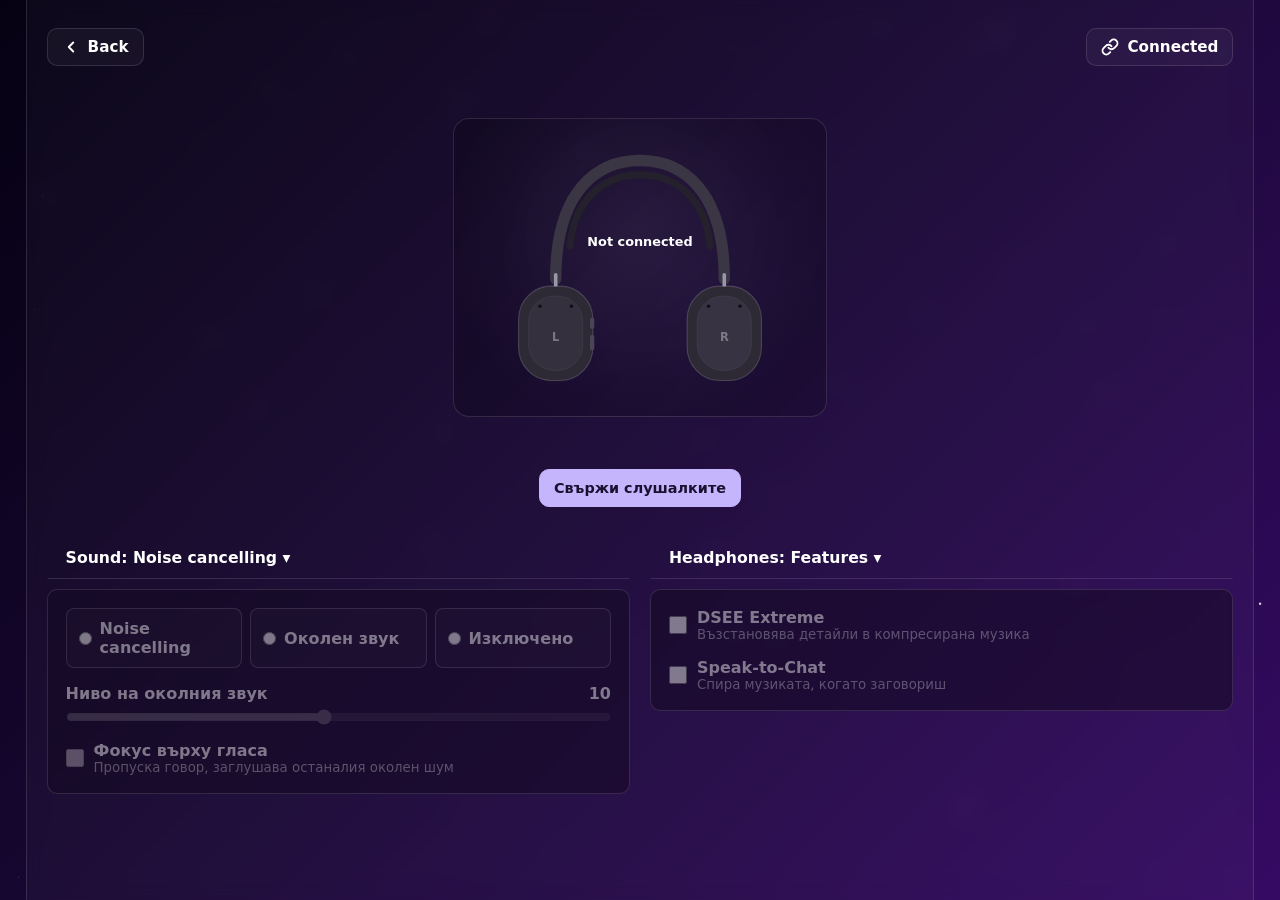
==== commit f025d29c: "Translation in progress: i18n engine, English dictionary scaffold, page text keys Work in progress o" ====
--- a/headphones.html
+++ b/headphones.html
@@ -109,6 +109,8 @@
       </div>
     </main>
 
+    <script src="i18n.js"></script>
+    <script src="i18n-en.js"></script>
     <script src="script.js"></script>
     <script src="sony-headphones.js"></script>
   </body>
--- a/style.css
+++ b/style.css
@@ -1,6 +1,16 @@
+/* Обща палитра: един акцентен цвят, тънки линии, еднаква височина на контролите */
 :root {
   --key-bg-color: #f4f4f4;
   --key-active-color: #e4e9ef;
+  --accent: #c4b5fd;
+  --accent-ink: #1a1030;
+  --surface: rgba(255, 255, 255, 0.04);
+  --surface-hover: rgba(255, 255, 255, 0.09);
+  --line: rgba(255, 255, 255, 0.12);
+  --line-strong: rgba(255, 255, 255, 0.24);
+  --muted: rgba(255, 255, 255, 0.62);
+  --radius: 10px;
+  --control-h: 38px;
 }
 
 *,
@@ -11,6 +21,11 @@
   padding: 0;
 }
 
+/* Атрибутът hidden винаги скрива, дори при display от клас (напр. бутоните са inline-flex) */
+[hidden] {
+  display: none !important;
+}
+
 html {
   height: 100%;
   background: #050112;
@@ -24,7 +39,7 @@
   align-items: stretch;
   background: transparent;
   color: #000000;
-  font-family: Arial, Helvetica, sans-serif;
+  font-family: system-ui, -apple-system, 'Segoe UI', Roboto, Arial, sans-serif;
   overflow-x: hidden;
 }
 
@@ -50,12 +65,11 @@
 }
 
 .glass-panel {
-  background: rgba(255, 255, 255, 0.05);
+  background: rgba(255, 255, 255, 0.03);
   backdrop-filter: blur(10px);
   -webkit-backdrop-filter: blur(10px);
-  border-left: 1px solid rgba(255, 255, 255, 0.2);
-  border-right: 1px solid rgba(255, 255, 255, 0.2);
-  box-shadow: 0 4px 30px rgba(0, 0, 0, 0.5);
+  border-left: 1px solid var(--line);
+  border-right: 1px solid var(--line);
 }
 
 .homepage.app {
@@ -81,25 +95,23 @@
   display: flex;
   align-items: center;
   gap: 8px;
-  padding: 8px 16px;
-  background: rgba(255, 255, 255, 0.06);
-  border: 1px solid rgba(255, 255, 255, 0.25);
-  border-radius: 10px;
+  height: var(--control-h);
+  padding: 0 14px;
+  background: var(--surface);
+  border: 1px solid var(--line);
+  border-radius: var(--radius);
   color: #ffffff;
   text-decoration: none;
   font-family: inherit;
-  font-weight: bold;
+  font-weight: 600;
   font-size: 0.95rem;
   cursor: pointer;
-  box-shadow: inset 0 1px 0 rgba(255, 255, 255, 0.15), 0 6px 16px rgba(0, 0, 0, 0.18);
-  backdrop-filter: blur(8px);
-  -webkit-backdrop-filter: blur(8px);
   transition: background-color 0.2s ease, border-color 0.2s ease, transform 0.1s ease;
 }
 
 .back-button:hover {
-  background: rgba(255, 255, 255, 0.1);
-  border-color: rgba(255, 255, 255, 0.4);
+  background: var(--surface-hover);
+  border-color: var(--line-strong);
 }
 
 .back-button:active {
@@ -118,24 +130,29 @@
 
 .connected-devices-btn {
   width: 100%;
-  padding: 14px 24px;
-  background: rgba(255, 255, 255, 0.06);
-  border: 1px solid rgba(255, 255, 255, 0.25);
+  height: 42px;
+  padding: 0 18px;
+  background: var(--surface);
+  border: 1px solid var(--line);
   color: #ffffff;
-  border-radius: 10px;
-  font-size: 1.05rem;
-  font-weight: bold;
+  border-radius: var(--radius);
+  font: inherit;
+  font-size: 0.98rem;
+  font-weight: 600;
   cursor: pointer;
-  box-shadow: inset 0 1px 0 rgba(255, 255, 255, 0.15), 0 8px 20px rgba(0, 0, 0, 0.22);
-  backdrop-filter: blur(8px);
-  -webkit-backdrop-filter: blur(8px);
   transition: background-color 0.2s ease, border-color 0.2s ease, transform 0.1s ease;
 }
 
 .connected-devices-btn:hover,
 .connected-devices-btn:focus-visible {
-  background: rgba(255, 255, 255, 0.1);
-  border-color: rgba(255, 255, 255, 0.4);
+  background: var(--surface-hover);
+  border-color: var(--line-strong);
+}
+
+/* Менюто за вид на устройството под хедъра е компактно и центрирано */
+.app > .layout-switcher {
+  width: auto;
+  min-width: 280px;
 }
 
 .connected-devices-btn:active {
@@ -156,10 +173,10 @@
   flex-direction: column;
   width: 100%;
   padding: 6px;
-  background: rgba(30, 18, 52, 0.97);
-  border: 1px solid rgba(255, 255, 255, 0.25);
-  border-radius: 8px;
-  box-shadow: 0 8px 20px rgba(0, 0, 0, 0.45);
+  background: #1d1430;
+  border: 1px solid var(--line-strong);
+  border-radius: var(--radius);
+  box-shadow: 0 12px 28px rgba(0, 0, 0, 0.4);
   backdrop-filter: blur(8px);
   -webkit-backdrop-filter: blur(8px);
 }
@@ -170,15 +187,18 @@
 
 .layout-option {
   padding: 10px 14px;
-  border-radius: 5px;
+  border-radius: 6px;
   color: #ffffff;
   text-decoration: none;
 }
 
 .layout-option:hover,
-.layout-option:focus-visible,
+.layout-option:focus-visible {
+  background: var(--surface-hover);
+}
+
 .layout-option.active {
-  background: rgba(255, 255, 255, 0.14);
+  color: var(--accent);
 }
 
 .device-preview {
@@ -219,32 +239,34 @@
   align-items: center;
   width: 170px;
   height: 170px;
-  background: #b8d4f0;
-  border: 2px solid #000000;
-  border-radius: 12px;
-  color: #000000;
+  background: var(--surface);
+  border: 1px solid var(--line);
+  border-radius: 14px;
+  color: #ffffff;
   text-decoration: none;
-  font-size: 1.1rem;
-  font-weight: bold;
-  box-shadow: 0 4px 0 #000000;
-  transition: transform 0.1s ease, box-shadow 0.1s ease, background 0.2s;
-}
-
-.device-card:hover {
-  background: #a6c8ea;
+  font-size: 1.05rem;
+  font-weight: 600;
+  transition: transform 0.15s ease, background-color 0.2s ease, border-color 0.2s ease;
+}
+
+.device-card:hover,
+.device-card:focus-visible {
+  background: var(--surface-hover);
+  border-color: var(--accent);
+  transform: translateY(-2px);
 }
 
 .device-card:active {
-  transform: translateY(4px);
-  box-shadow: 0 0 0 #000000;
+  transform: translateY(0);
 }
 
 .device-icon {
-  width: 54px;
-  height: 54px;
+  width: 48px;
+  height: 48px;
   margin-bottom: 16px;
+  color: var(--accent);
   stroke: currentColor;
-  stroke-width: 2;
+  stroke-width: 1.6;
   stroke-linecap: round;
   stroke-linejoin: round;
   fill: none;
@@ -372,10 +394,9 @@
 
 .mouse-stage {
   padding: 20px 36px;
-  background: radial-gradient(circle at 50% 40%, #2a2142 0%, #15112a 70%);
-  border: 1px solid rgba(255, 255, 255, 0.14);
-  border-radius: 18px;
-  box-shadow: inset 0 1px 0 rgba(255, 255, 255, 0.12), 0 18px 40px rgba(0, 0, 0, 0.5);
+  background: radial-gradient(circle at 50% 40%, rgba(255, 255, 255, 0.05) 0%, rgba(0, 0, 0, 0.18) 75%);
+  border: 1px solid var(--line);
+  border-radius: 16px;
   display: flex;
   justify-content: center;
   align-items: center;
@@ -678,11 +699,11 @@
 .settings-panel {
   display: flex;
   flex-direction: column;
-  gap: 14px;
+  gap: 16px;
   padding: 18px;
-  background: rgba(30, 15, 50, 0.75);
-  border: 1px solid rgba(255, 255, 255, 0.22);
-  border-radius: 10px;
+  background: rgba(20, 10, 36, 0.55);
+  border: 1px solid var(--line);
+  border-radius: var(--radius);
   color: #ffffff;
 }
 
@@ -692,7 +713,7 @@
 
 .settings-hint {
   font-size: 0.9rem;
-  color: rgba(255, 255, 255, 0.75);
+  color: var(--muted);
 }
 
 .panel-note {
@@ -733,7 +754,7 @@
 
 .selection-count {
   font-size: 0.9rem;
-  color: #b8d4f0;
+  color: var(--accent);
   font-weight: bold;
 }
 
@@ -747,9 +768,8 @@
   width: 30px;
   height: 30px;
   background: var(--swatch);
-  border: 2px solid rgba(255, 255, 255, 0.35);
+  border: 2px solid rgba(255, 255, 255, 0.2);
   border-radius: 50%;
-  box-shadow: 0 0 8px var(--swatch);
   cursor: pointer;
   transition: transform 0.1s ease, border-color 0.1s ease;
 }
@@ -767,23 +787,40 @@
 }
 
 .panel-btn {
-  padding: 8px 14px;
-  background: rgba(255, 255, 255, 0.08);
-  border: 1px solid rgba(255, 255, 255, 0.3);
-  border-radius: 8px;
+  display: inline-flex;
+  align-items: center;
+  justify-content: center;
+  gap: 6px;
+  min-height: var(--control-h);
+  padding: 0 14px;
+  background: var(--surface);
+  border: 1px solid var(--line);
+  border-radius: var(--radius);
   color: #ffffff;
-  font-weight: bold;
+  font: inherit;
+  font-size: 0.9rem;
+  font-weight: 600;
+  white-space: nowrap;
   cursor: pointer;
+  transition: background-color 0.15s ease, border-color 0.15s ease;
 }
 
 .panel-btn:hover,
 .panel-btn:focus-visible {
-  background: rgba(255, 255, 255, 0.16);
+  background: var(--surface-hover);
+  border-color: var(--line-strong);
 }
 
 .panel-btn[aria-pressed='true'] {
-  background: rgba(184, 212, 240, 0.3);
-  border-color: #b8d4f0;
+  background: rgba(196, 181, 253, 0.16);
+  border-color: var(--accent);
+  color: var(--accent);
+}
+
+/* Бутоните в панелите са с еднаква ширина в равна решетка */
+.settings-panel .panel-actions {
+  display: grid;
+  grid-template-columns: repeat(auto-fit, minmax(140px, 1fr));
 }
 
 .effect-options {
@@ -806,13 +843,13 @@
 }
 
 .effect-option:has(input:checked) {
-  background: rgba(184, 212, 240, 0.2);
-  border-color: #b8d4f0;
+  background: rgba(196, 181, 253, 0.14);
+  border-color: var(--accent);
 }
 
 .effect-option input,
 .range-field input {
-  accent-color: #b8d4f0;
+  accent-color: var(--accent);
 }
 
 .range-field {
@@ -858,7 +895,7 @@
 .field__label {
   font-size: 0.85rem;
   font-weight: bold;
-  color: #b8d4f0;
+  color: var(--muted);
 }
 
 .field__select {
@@ -1037,7 +1074,7 @@
 .binding-profile {
   font-size: 0.85rem;
   font-weight: bold;
-  color: #b8d4f0;
+  color: var(--accent);
 }
 
 /* --- ЗАПИС В МИШКАТА --- */
@@ -1153,7 +1190,23 @@
 }
 
 /* --- ЛЕНТА ЗА ПРОФИЛИ И ЗАПИС (под устройството) --- */
-.save-bar,
+/* Една лента: профили вляво, основните действия вдясно, редът за състояние отдолу.
+   Обвивките на модулите са display: contents, за да се подреждат всички в една гъвкава редица. */
+.save-bar {
+  width: 100%;
+  display: flex;
+  flex-wrap: wrap;
+  justify-content: center;
+  align-items: center;
+  gap: 12px 20px;
+}
+
+.save-bar__profiles,
+.save-bar__device,
+.save-bar .device-bar {
+  display: contents;
+}
+
 .device-bar {
   width: 100%;
   display: flex;
@@ -1164,6 +1217,104 @@
 
 .save-bar__row {
   justify-content: center;
+  align-items: center;
+}
+
+.save-bar .device-log,
+.save-bar .device-summary,
+.save-bar .device-help,
+.save-bar .fn-finder,
+.save-bar .device-timers {
+  flex-basis: 100%;
+}
+
+/* Профили като сегментиран контрол */
+.segmented {
+  display: inline-flex;
+}
+
+.segmented .panel-btn {
+  border-radius: 0;
+  margin-left: -1px;
+}
+
+.segmented .panel-btn:first-child {
+  margin-left: 0;
+  border-radius: var(--radius) 0 0 var(--radius);
+}
+
+.segmented .panel-btn:last-child {
+  border-radius: 0 var(--radius) var(--radius) 0;
+}
+
+.segmented .panel-btn[aria-pressed='true'] {
+  position: relative;
+  z-index: 1;
+}
+
+.icon-btn {
+  width: var(--control-h);
+  padding: 0;
+  font-size: 1.1rem;
+}
+
+/* Меню „Още“: второстепенните действия на устройството */
+.action-menu {
+  position: relative;
+}
+
+.action-menu[hidden] {
+  display: none;
+}
+
+.action-menu > summary {
+  list-style: none;
+}
+
+.action-menu > summary::-webkit-details-marker {
+  display: none;
+}
+
+.action-menu__list {
+  position: absolute;
+  top: calc(100% + 6px);
+  right: 0;
+  z-index: 5;
+  display: flex;
+  flex-direction: column;
+  gap: 2px;
+  min-width: 240px;
+  padding: 6px;
+  background: #1d1430;
+  border: 1px solid var(--line-strong);
+  border-radius: var(--radius);
+  box-shadow: 0 12px 28px rgba(0, 0, 0, 0.4);
+}
+
+.action-menu__list .panel-btn {
+  width: 100%;
+  justify-content: flex-start;
+  background: transparent;
+  border-color: transparent;
+}
+
+.action-menu__list .panel-btn:hover,
+.action-menu__list .panel-btn:focus-visible {
+  background: var(--surface-hover);
+}
+
+.action-menu__list [hidden] {
+  display: none;
+}
+
+.action-menu__list hr {
+  margin: 4px 6px;
+  border: none;
+  border-top: 1px solid var(--line);
+}
+
+.panel-btn--danger {
+  color: #ffb4b4;
 }
 
 .save-bar__group {
@@ -1174,8 +1325,15 @@
   display: none;
 }
 
-.save-bar .device-log {
+.save-bar .device-log,
+.save-bar .device-summary {
   text-align: center;
+  font-size: 0.88rem;
+}
+
+.save-bar .device-summary {
+  color: var(--muted);
+  font-weight: 600;
 }
 
 .save-bar .device-help {
@@ -1185,13 +1343,15 @@
 }
 
 .panel-btn--primary {
-  background: rgba(255, 217, 138, 0.16);
-  border-color: rgba(255, 217, 138, 0.6);
+  background: var(--accent);
+  border-color: var(--accent);
+  color: var(--accent-ink);
 }
 
 .panel-btn--primary:hover,
 .panel-btn--primary:focus-visible {
-  background: rgba(255, 217, 138, 0.26);
+  background: #d6cbff;
+  border-color: #d6cbff;
 }
 
 .device-bar.is-busy .panel-btn {
@@ -1208,17 +1368,20 @@
   gap: 20px;
 }
 
-.settings-column {
-  padding: 10px;
-  border: 1px solid transparent;
-  border-radius: 14px;
-  transition: border-color 0.2s ease, background-color 0.2s ease;
+/* Заглавието на колоната е меню: лек ред с име и стрелка вместо тежък бутон */
+.settings-column .layout-switcher__btn {
+  height: 44px;
+  background: transparent;
+  border-color: transparent;
+  border-bottom-color: var(--line);
+  border-radius: var(--radius) var(--radius) 0 0;
+  text-align: left;
 }
 
 /* Колоната, към която отиват кликовете върху устройството */
-.settings-column.is-active {
-  background: rgba(255, 255, 255, 0.02);
-  border-color: rgba(255, 217, 138, 0.35);
+.settings-column.is-active .layout-switcher__btn {
+  color: var(--accent);
+  border-bottom-color: var(--accent);
 }
 
 @media (max-width: 900px) {
@@ -1230,15 +1393,19 @@
 .live-toggle {
   display: inline-flex;
   align-items: center;
-  gap: 6px;
-  padding: 8px 12px;
+  gap: 8px;
+  min-height: var(--control-h);
+  padding: 0 12px;
+  border: 1px solid var(--line);
+  border-radius: var(--radius);
   color: #ffffff;
-  font-weight: bold;
+  font-size: 0.9rem;
+  font-weight: 600;
   cursor: pointer;
 }
 
 .live-toggle input {
-  accent-color: #ffd98a;
+  accent-color: var(--accent);
 }
 
 .save-bar .device-summary {
@@ -1251,25 +1418,15 @@
 
 
 .device-timers {
-  display: flex;
-  flex-wrap: wrap;
-  gap: 16px;
+  display: grid;
+  grid-template-columns: repeat(auto-fit, minmax(150px, 1fr));
+  gap: 12px;
+  padding-top: 14px;
+  border-top: 1px solid var(--line);
 }
 
 .device-timers[hidden] {
   display: none;
-}
-
-.device-timer {
-  display: inline-flex;
-  align-items: center;
-  gap: 8px;
-  color: rgba(255, 255, 255, 0.85);
-  font-size: 0.9rem;
-}
-
-.device-timer .field__select {
-  width: auto;
 }
 
 .fn-finder {
@@ -1423,7 +1580,7 @@
 }
 
 .hp-toggle input {
-  accent-color: #b8d4f0;
+  accent-color: var(--accent);
   width: 18px;
   height: 18px;
 }
@@ -1454,7 +1611,7 @@
   direction: rtl;
   height: 130px;
   width: 28px;
-  accent-color: #b8d4f0;
+  accent-color: var(--accent);
 }
 
 .hp-info {
@@ -1465,7 +1622,7 @@
 }
 
 .hp-info dt {
-  color: #b8d4f0;
+  color: var(--accent);
   font-weight: bold;
 }
 
@@ -1477,3 +1634,106 @@
   opacity: 0.45;
   pointer-events: none;
 }
+
+.hp-modes {
+  grid-template-columns: repeat(auto-fit, minmax(160px, 1fr));
+}
+
+/* --- УЕБ КАМЕРА --- */
+.webcam-stage {
+  padding: 16px;
+}
+
+.webcam-frame {
+  position: relative;
+  width: min(100%, 760px);
+  aspect-ratio: 16 / 9;
+  overflow: hidden;
+  background: #0b0912;
+  border: 1px solid rgba(255, 255, 255, 0.14);
+  border-radius: 12px;
+}
+
+.webcam-video {
+  width: 100%;
+  height: 100%;
+  object-fit: contain;
+  display: block;
+}
+
+.webcam-video.is-mirrored {
+  transform: scaleX(-1);
+}
+
+.webcam-placeholder {
+  position: absolute;
+  inset: 0;
+  display: flex;
+  flex-direction: column;
+  align-items: center;
+  justify-content: center;
+  gap: 10px;
+  color: rgba(255, 255, 255, 0.6);
+  font-weight: bold;
+}
+
+.webcam-placeholder[hidden] {
+  display: none;
+}
+
+.webcam-placeholder svg {
+  width: 56px;
+  height: 56px;
+  fill: none;
+  stroke: currentColor;
+  stroke-width: 1.5;
+  stroke-linecap: round;
+  stroke-linejoin: round;
+}
+
+.webcam-badge {
+  position: absolute;
+  top: 10px;
+  left: 10px;
+  padding: 4px 10px;
+  background: rgba(0, 0, 0, 0.55);
+  border-radius: 999px;
+  color: #ffffff;
+  font-size: 0.8rem;
+  font-weight: bold;
+}
+
+.webcam-badge[hidden] {
+  display: none;
+}
+
+.webcam-controls {
+  display: flex;
+  flex-direction: column;
+  gap: 14px;
+}
+
+.webcam-controls:empty {
+  display: none;
+}
+
+.webcam-row {
+  display: grid;
+  grid-template-columns: repeat(auto-fit, minmax(140px, 1fr));
+  gap: 12px;
+}
+
+.range-field.is-auto input {
+  opacity: 0.5;
+}
+
+.profile-btn:disabled {
+  opacity: 0.45;
+  cursor: default;
+}
+
+@media (max-width: 480px) {
+  .segmented .panel-btn {
+    padding: 0 10px;
+  }
+}
